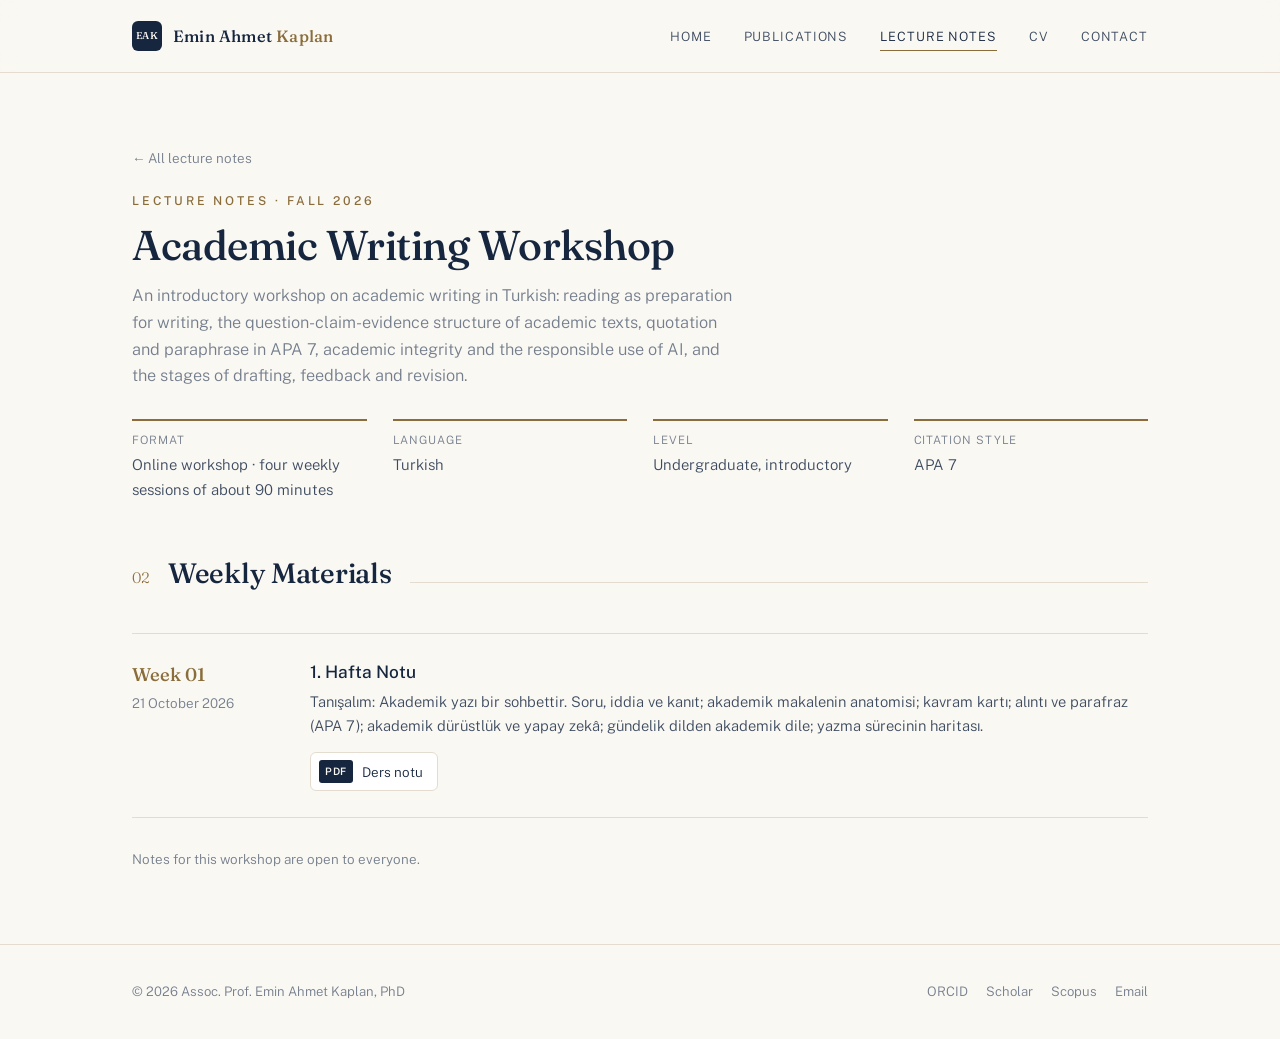
==== academic-writing.html @ 8c1d6a99 "Add Academic Writing Workshop with Week 1 notes (no password) Co-Authored-By: Claude Opus 5.5 <norep" ====
<!DOCTYPE html>
<html lang="en">
<head>
<meta charset="UTF-8">
<meta name="viewport" content="width=device-width, initial-scale=1.0">
<title>Academic Writing Workshop · Lecture Notes · Emin Ahmet Kaplan</title>
<meta name="description" content="Weekly study notes for the Academic Writing Workshop (in Turkish), Fall 2026.">
<meta property="og:title" content="Academic Writing Workshop · Lecture Notes · Emin Ahmet Kaplan">
<meta property="og:description" content="Weekly study notes for the Academic Writing Workshop (in Turkish), Fall 2026.">
<meta property="og:type" content="website">
<meta property="og:url" content="https://www.eminahmetkaplan.com/academic-writing.html">
<link rel="icon" href="assets/favicon.svg" type="image/svg+xml">
<link rel="preconnect" href="https://fonts.googleapis.com">
<link rel="preconnect" href="https://fonts.gstatic.com" crossorigin>
<link href="https://fonts.googleapis.com/css2?family=Fraunces:ital,opsz,wght@0,9..144,400;0,9..144,500;0,9..144,600;1,9..144,400;1,9..144,500&family=Public+Sans:wght@300;400;500;600&display=swap" rel="stylesheet">
<link rel="stylesheet" href="assets/style.css?v=20261016a">
<script data-goatcounter="https://eak.goatcounter.com/count"
        async src="//gc.zgo.at/count.js"></script>
</head>
<body>
<header>
  <div class="wrap nav">
    <a class="brand" href="index.html"><span class="mono">EAK</span><b>Emin Ahmet <span>Kaplan</span></b></a>
    <nav>
      <ul id="menu">
        <li><a href="index.html">Home</a></li>
        <li><a href="publications.html">Publications</a></li>
        <li><a href="lecture-notes.html" class="active">Lecture Notes</a></li>
        <li><a href="cv.html">CV</a></li>
        <li><a href="index.html#contact">Contact</a></li>
      </ul>
    </nav>
    <button class="menu-btn" aria-label="Menu" onclick="document.getElementById('menu').classList.toggle('open')">&#8801;</button>
  </div>
</header>

<section class="page-intro">
  <div class="wrap">
    <a class="back-link" href="lecture-notes.html">&larr; All lecture notes</a>
    <div class="eyebrow">Lecture Notes &middot; Fall 2026</div>
    <h1>Academic Writing Workshop</h1>
    <p id="summary"></p>
    <dl class="course-facts" id="facts"></dl>
  </div>
</section>

<section id="documents-section" style="padding-top:40px;padding-bottom:0" hidden>
  <div class="wrap">
    <div class="sec-head"><span class="sec-num">01</span><h2 class="sec-title">Course Documents</h2><span class="sec-rule"></span></div>
    <div class="week-files" id="documents"></div>
  </div>
</section>

<section style="padding-top:40px">
  <div class="wrap">
    <div class="sec-head"><span class="sec-num">02</span><h2 class="sec-title">Weekly Materials</h2><span class="sec-rule"></span></div>
    <div id="weeks"><p class="week-empty">Loading&hellip;</p></div>
    <p class="notes-hint">Notes for this workshop are open to everyone.</p>
  </div>
</section>

<footer>
  <div class="wrap foot">
    <span>&copy; 2026 Assoc. Prof. Emin Ahmet Kaplan, PhD</span>
    <span class="foot-links">
      <a href="https://orcid.org/0000-0002-4808-8529" target="_blank" rel="noopener">ORCID</a>
      <a href="https://scholar.google.com/citations?user=6zco0csAAAAJ&hl=en" target="_blank" rel="noopener">Scholar</a>
      <a href="https://www.scopus.com/authid/detail.uri?authorId=57471753100" target="_blank" rel="noopener">Scopus</a>
      <a href="mailto:eminahmet@kmu.edu.tr">Email</a>
    </span>
  </div>
</footer>

<script src="assets/lecture-notes-data.js?v=20261021a"></script>
<script src="assets/lecture-notes.js?v=20261021a"></script>
<script>
(function(){
  var c = LECTURE_NOTES["academic-writing"];
  document.getElementById('summary').textContent = c.summary;
  document.getElementById('facts').innerHTML = c.facts.map(function(f){
    return '<div><dt>' + f[0] + '</dt><dd>' + f[1] + '</dd></div>'; }).join('');
  LectureNotes.renderCourse("academic-writing");
})();
</script>
</body>
</html>
---- assets/style.css ----
/* ===========================================================
   Emin Ahmet Kaplan — academic site
   Design system: deep navy ink · warm paper · restrained ochre
   Fraunces (display serif) + Public Sans (body)
   =========================================================== */
:root{
  --ink:#16263f;
  --ink-soft:#3d4b60;
  --muted:#737d8c;
  --paper:#faf8f3;
  --paper-2:#f3efe6;
  --line:#e4ddcf;
  --accent:#8a6d3b;
  --accent-deep:#6e5429;
  --white:#ffffff;
  --maxw:1080px;
}
*{box-sizing:border-box;margin:0;padding:0}
html{scroll-behavior:smooth;scroll-padding-top:84px}
body{
  font-family:'Public Sans',-apple-system,BlinkMacSystemFont,sans-serif;
  color:var(--ink);background:var(--paper);line-height:1.65;font-weight:300;
  -webkit-font-smoothing:antialiased;text-rendering:optimizeLegibility;
}
a{color:inherit;text-decoration:none}
img{max-width:100%;display:block}
.wrap{max-width:var(--maxw);margin:0 auto;padding:0 32px}

/* ---------- header / nav ---------- */
header{position:sticky;top:0;z-index:60;background:rgba(250,248,243,.88);
  backdrop-filter:blur(12px);border-bottom:1px solid var(--line)}
.nav{display:flex;align-items:center;justify-content:space-between;height:72px}
.brand{display:flex;align-items:center;gap:11px;font-family:'Fraunces',serif;font-weight:500;font-size:1.02rem;letter-spacing:.2px}
.brand .mono{width:30px;height:30px;border-radius:6px;background:var(--ink);color:var(--paper);
  display:flex;align-items:center;justify-content:center;font-size:.62rem;letter-spacing:.5px}
.brand b{font-weight:500}.brand span{color:var(--accent)}
nav ul{display:flex;gap:32px;list-style:none}
nav a{font-size:.8rem;letter-spacing:.07em;text-transform:uppercase;color:var(--ink-soft);position:relative;transition:color .2s}
nav a::after{content:"";position:absolute;left:0;bottom:-7px;width:0;height:1px;background:var(--accent);transition:width .25s}
nav a:hover,nav a.active{color:var(--ink)}nav a:hover::after,nav a.active::after{width:100%}
.menu-btn{display:none;background:none;border:none;font-size:1.5rem;color:var(--ink);cursor:pointer;line-height:1}

/* ---------- hero ---------- */
.hero{padding:92px 0 70px;border-bottom:1px solid var(--line)}
.hero-grid{display:grid;grid-template-columns:230px 1fr;gap:60px;align-items:center}
.portrait{width:230px;height:230px;border-radius:50%;overflow:hidden;position:relative;
  box-shadow:0 22px 48px -20px rgba(22,38,63,.55)}
.portrait img{width:100%;height:100%;object-fit:cover}
.portrait::after{content:"";position:absolute;inset:-10px;border:1px solid var(--accent);border-radius:50%;opacity:.45}
.eyebrow{font-size:.76rem;letter-spacing:.24em;text-transform:uppercase;color:var(--accent);margin-bottom:15px;font-weight:500}
h1{font-family:'Fraunces',serif;font-weight:500;font-size:3.05rem;line-height:1.07;letter-spacing:-.012em;margin-bottom:8px}
.roles{font-family:'Fraunces',serif;font-style:italic;font-size:1.16rem;color:var(--ink-soft);margin-bottom:22px}
.affil{font-size:.97rem;color:var(--muted);max-width:48ch}
.affil strong{color:var(--ink-soft);font-weight:500}

/* profile chips */
.links{display:flex;flex-wrap:wrap;gap:10px;margin-top:28px}
.chip{display:inline-flex;align-items:center;gap:8px;border:1px solid var(--line);background:var(--white);
  padding:8px 16px;border-radius:40px;font-size:.8rem;letter-spacing:.02em;color:var(--ink-soft);transition:all .2s}
.chip:hover{border-color:var(--accent);color:var(--ink);transform:translateY(-2px);box-shadow:0 8px 18px -12px rgba(22,38,63,.4)}
.chip svg{width:15px;height:15px;flex:none}

/* ---------- sections ---------- */
section{padding:74px 0}
.sec-head{display:flex;align-items:baseline;gap:18px;margin-bottom:36px}
.sec-num{font-family:'Fraunces',serif;color:var(--accent);font-size:.95rem}
.sec-title{font-family:'Fraunces',serif;font-weight:500;font-size:1.75rem;letter-spacing:-.01em}
.sec-rule{flex:1;height:1px;background:var(--line)}
.alt{background:var(--paper-2)}

.lead{font-size:1.17rem;line-height:1.82;color:var(--ink-soft);max-width:70ch;font-weight:300}
.lead+.lead{margin-top:18px}

/* interests */
.interests{display:flex;flex-wrap:wrap;gap:11px}
.tag{background:var(--white);border:1px solid var(--line);padding:8px 17px;border-radius:5px;font-size:.87rem;color:var(--ink-soft)}
.alt .tag{background:var(--paper)}

/* stats */
.stats{display:grid;grid-template-columns:repeat(4,1fr);gap:24px;margin-top:8px}
.stat{border-top:2px solid var(--accent);padding-top:16px}
.stat b{font-family:'Fraunces',serif;font-weight:500;font-size:2.1rem;display:block;line-height:1}
.stat span{font-size:.82rem;color:var(--muted);letter-spacing:.03em;display:block;margin-top:8px}

/* publications */
.pub{display:grid;grid-template-columns:62px 1fr;gap:22px;padding:22px 0;border-top:1px solid var(--line);align-items:start}
.pub:last-of-type{border-bottom:1px solid var(--line)}
.pub-year{font-family:'Fraunces',serif;font-size:1.2rem;color:var(--accent);padding-top:1px}
.pub-title{font-size:1.01rem;color:var(--ink);font-weight:400;margin-bottom:5px;line-height:1.45}
.pub-meta{font-size:.86rem;color:var(--muted)}
.pub-meta em{font-style:italic;color:var(--ink-soft)}
.badges{margin-top:9px;display:flex;flex-wrap:wrap;gap:7px;align-items:center}
.doi,.idx{font-size:.7rem;letter-spacing:.07em;text-transform:uppercase;border-radius:3px;padding:3px 9px}
.doi{color:var(--accent-deep);border:1px solid var(--accent);transition:all .2s}
.doi:hover{background:var(--accent);color:var(--white)}
.idx{color:var(--ink-soft);background:var(--paper-2);border:1px solid var(--line)}
.alt .idx{background:var(--paper)}
.press{color:#7a6a3a;background:#f4eed9;border:1px solid #e4d9b0;font-size:.7rem;letter-spacing:.06em;text-transform:uppercase;border-radius:3px;padding:3px 9px}
.more{margin-top:32px;display:inline-flex;align-items:center;gap:8px;font-size:.92rem;color:var(--ink);border-bottom:1px solid var(--accent);padding-bottom:3px;transition:gap .2s}
.more:hover{gap:13px}

/* publications page groups */
.pubgroup{margin-bottom:14px}
.pubgroup h3{font-family:'Fraunces',serif;font-weight:500;font-size:1.18rem;color:var(--ink);margin:46px 0 6px;
  display:flex;align-items:baseline;gap:12px}
.pubgroup h3 small{font-family:'Public Sans';font-weight:300;font-size:.78rem;letter-spacing:.06em;
  text-transform:uppercase;color:var(--muted)}
.pubgroup:first-child h3{margin-top:0}

/* cv page */
.cv-row{display:grid;grid-template-columns:150px 1fr;gap:28px;padding:20px 0;border-top:1px solid var(--line)}
.cv-row:last-child{border-bottom:1px solid var(--line)}
.cv-when{font-family:'Fraunces',serif;color:var(--accent);font-size:.95rem;padding-top:1px}
.cv-what h4{font-size:1rem;font-weight:500;color:var(--ink);margin-bottom:3px}
.cv-what p{font-size:.9rem;color:var(--muted)}
.cv-what em{font-style:italic;color:var(--ink-soft)}
.btn{display:inline-flex;align-items:center;gap:9px;background:var(--ink);color:var(--paper);
  padding:13px 24px;border-radius:6px;font-size:.86rem;letter-spacing:.03em;transition:all .2s}
.btn:hover{background:#0f1c30;transform:translateY(-2px);box-shadow:0 10px 24px -14px rgba(22,38,63,.6)}
.btn svg{width:16px;height:16px}
.btn-ghost{background:transparent;color:var(--ink);border:1px solid var(--line)}
.btn-ghost:hover{background:var(--white);border-color:var(--accent)}

/* contact */
.contact-grid{display:grid;grid-template-columns:1fr 1fr;gap:44px}
.contact-grid h4{font-family:'Fraunces',serif;font-weight:500;font-size:1.05rem;margin-bottom:9px}
.contact-grid p,.contact-grid a{color:var(--ink-soft);font-size:.95rem}
.contact-grid a{color:var(--accent-deep);border-bottom:1px solid transparent;transition:border .2s}
.contact-grid a:hover{border-color:var(--accent)}

/* footer */
footer{border-top:1px solid var(--line);padding:36px 0;color:var(--muted);font-size:.82rem}
.foot{display:flex;justify-content:space-between;flex-wrap:wrap;gap:12px;align-items:center}
.foot-links{display:flex;gap:18px}
.foot-links a:hover{color:var(--ink)}

/* page intro (sub-pages) */
.page-intro{padding:72px 0 8px}
.page-intro .eyebrow{margin-bottom:12px}
.page-intro h1{font-size:2.6rem}
.page-intro p{color:var(--muted);margin-top:14px;max-width:60ch;font-size:1.02rem}

/* reveal */
.reveal{opacity:0;transform:translateY(18px);animation:rise .85s cubic-bezier(.2,.7,.3,1) forwards}
@keyframes rise{to{opacity:1;transform:none}}
.d1{animation-delay:.05s}.d2{animation-delay:.16s}.d3{animation-delay:.28s}.d4{animation-delay:.4s}
@media(prefers-reduced-motion:reduce){.reveal{animation:none;opacity:1;transform:none}}

/* responsive */
@media(max-width:780px){
  .wrap{padding:0 22px}
  nav ul{display:none}
  nav ul.open{display:flex;flex-direction:column;position:absolute;top:72px;right:22px;background:var(--paper);
    padding:20px 24px;border:1px solid var(--line);border-radius:10px;gap:18px;box-shadow:0 16px 40px -20px rgba(22,38,63,.4)}
  .menu-btn{display:block}
  .hero{padding:56px 0 46px}
  .hero-grid{grid-template-columns:1fr;gap:30px;text-align:center;justify-items:center}
  .affil{margin:0 auto}.links{justify-content:center}
  h1{font-size:2.25rem}.page-intro h1{font-size:2rem}
  .stats{grid-template-columns:1fr 1fr;gap:20px}
  .contact-grid{grid-template-columns:1fr;gap:26px}
  .pub,.cv-row{grid-template-columns:1fr;gap:7px}
  .pub-year,.cv-when{font-size:1rem}
}

/* ---------- lecture notes ---------- */
.course-grid{display:grid;grid-template-columns:1fr 1fr;gap:26px}
.course-card{display:flex;flex-direction:column;background:var(--white);border:1px solid var(--line);
  border-radius:10px;padding:30px 30px 24px;transition:all .25s}
.course-card:hover{border-color:var(--accent);transform:translateY(-3px);box-shadow:0 18px 36px -24px rgba(22,38,63,.5)}
.course-num{font-family:'Fraunces',serif;color:var(--accent);font-size:.95rem}
.course-card h3{font-family:'Fraunces',serif;font-weight:500;font-size:1.5rem;letter-spacing:-.01em;margin:6px 0 4px}
.course-meta{font-size:.78rem;letter-spacing:.06em;text-transform:uppercase;color:var(--muted)}
.course-card p{color:var(--ink-soft);font-size:.95rem;margin:16px 0 22px;flex:1}
.course-foot{display:flex;justify-content:space-between;align-items:center;gap:12px;flex-wrap:wrap;
  border-top:1px solid var(--line);padding-top:16px;font-size:.84rem}
.course-status{color:var(--muted)}
.course-status.live{color:var(--accent-deep);font-weight:500}
.course-go{color:var(--ink);transition:transform .2s}
.course-card:hover .course-go{transform:translateX(4px)}
.notes-hint{margin-top:30px;font-size:.84rem;color:var(--muted)}
@media(max-width:780px){.course-grid{grid-template-columns:1fr}.course-card{padding:24px 22px 20px}}

/* course pages */
.back-link{display:inline-block;font-size:.84rem;color:var(--muted);margin-bottom:22px;transition:color .2s}
.back-link:hover{color:var(--ink)}
.course-facts{display:grid;grid-template-columns:repeat(auto-fit,minmax(150px,1fr));gap:18px 26px;margin-top:30px}
.course-facts div{border-top:2px solid var(--accent);padding-top:10px}
.course-facts dt{font-size:.72rem;letter-spacing:.08em;text-transform:uppercase;color:var(--muted)}
.course-facts dd{font-size:.93rem;color:var(--ink-soft);margin-top:3px}
.week{display:grid;grid-template-columns:150px 1fr;gap:28px;padding:26px 0;border-top:1px solid var(--line)}
.week:last-child{border-bottom:1px solid var(--line)}
.week-when b{display:block;font-family:'Fraunces',serif;font-weight:500;font-size:1.15rem;color:var(--accent)}
.week-when span{font-size:.84rem;color:var(--muted)}
.week-body h3{font-size:1.08rem;font-weight:500;color:var(--ink);margin-bottom:6px;line-height:1.4}
.week-body p{font-size:.92rem;color:var(--ink-soft)}
.week-reading{margin-top:8px;color:var(--muted)!important}
.week-reading span{font-size:.7rem;letter-spacing:.08em;text-transform:uppercase;margin-right:9px;color:var(--accent-deep)}
.week-files{display:flex;flex-wrap:wrap;gap:9px;margin-top:14px}
.file-chip{display:inline-flex;align-items:center;gap:9px;background:var(--white);border:1px solid var(--line);
  border-radius:6px;padding:7px 14px 7px 8px;font-size:.84rem;color:var(--ink);transition:all .2s}
.file-chip:hover{border-color:var(--accent);transform:translateY(-2px);box-shadow:0 8px 18px -12px rgba(22,38,63,.4)}
.file-ext{font-size:.64rem;letter-spacing:.06em;font-weight:600;background:var(--ink);color:var(--paper);border-radius:3px;padding:3px 6px}
.assignment{margin-top:18px;padding:16px 18px;background:#f4ecda;border:1px solid #e2d3b0;border-left:4px solid var(--accent-deep);border-radius:6px}
.assignment-head{display:flex;flex-wrap:wrap;align-items:center;gap:10px 14px;margin-bottom:6px}
.assignment-tag{font-size:.7rem;letter-spacing:.08em;text-transform:uppercase;font-weight:600;background:var(--accent-deep);color:var(--paper);border-radius:3px;padding:4px 8px}
.assignment-due{font-size:.88rem;font-weight:600;color:var(--ink)}
.week-body p.assignment-title{font-size:.98rem;color:var(--ink);font-weight:500}
.week-body p.assignment-note{font-size:.84rem;color:var(--muted);margin-top:2px}
.assignment .week-files{margin-top:12px}
.assignment-banner{display:flex;flex-wrap:wrap;align-items:center;gap:8px 12px;margin:0 0 22px;padding:14px 18px;background:#f4ecda;border:1px solid #e2d3b0;border-left:4px solid var(--accent-deep);border-radius:6px;font-size:.92rem;color:var(--ink)}
.assignment-banner a{color:var(--accent-deep);font-weight:600;text-decoration:none;margin-left:auto}
.assignment-banner a:hover{text-decoration:underline}
.week{scroll-margin-top:90px}
.week-empty{color:var(--muted);font-size:.95rem;padding:22px 0;border-top:1px solid var(--line);border-bottom:1px solid var(--line)}
@media(max-width:780px){.week{grid-template-columns:1fr;gap:8px}.week-when b{display:inline;margin-right:10px}}
.protected-note{display:flex;align-items:center;gap:10px;font-size:.88rem;color:var(--accent-deep);
  background:var(--paper-2);border:1px solid var(--line);border-radius:6px;padding:10px 14px;margin-bottom:18px}
.protected-note::before{content:"\1F512";font-size:.9rem}
.resource-grid{display:grid;grid-template-columns:1fr 1fr;gap:20px}
.resource{display:flex;flex-direction:column;gap:6px;background:var(--paper);border:1px solid var(--line);border-radius:8px;padding:20px 22px;transition:all .2s}
.resource:hover{border-color:var(--accent);transform:translateY(-2px)}
.resource-title{font-family:'Fraunces',serif;font-weight:500;font-size:1.08rem;color:var(--ink);line-height:1.35}
.resource-meta{font-size:.85rem;color:var(--muted)}
.resource-url{font-size:.82rem;color:var(--accent-deep)}
@media(max-width:780px){.resource-grid{grid-template-columns:1fr}}
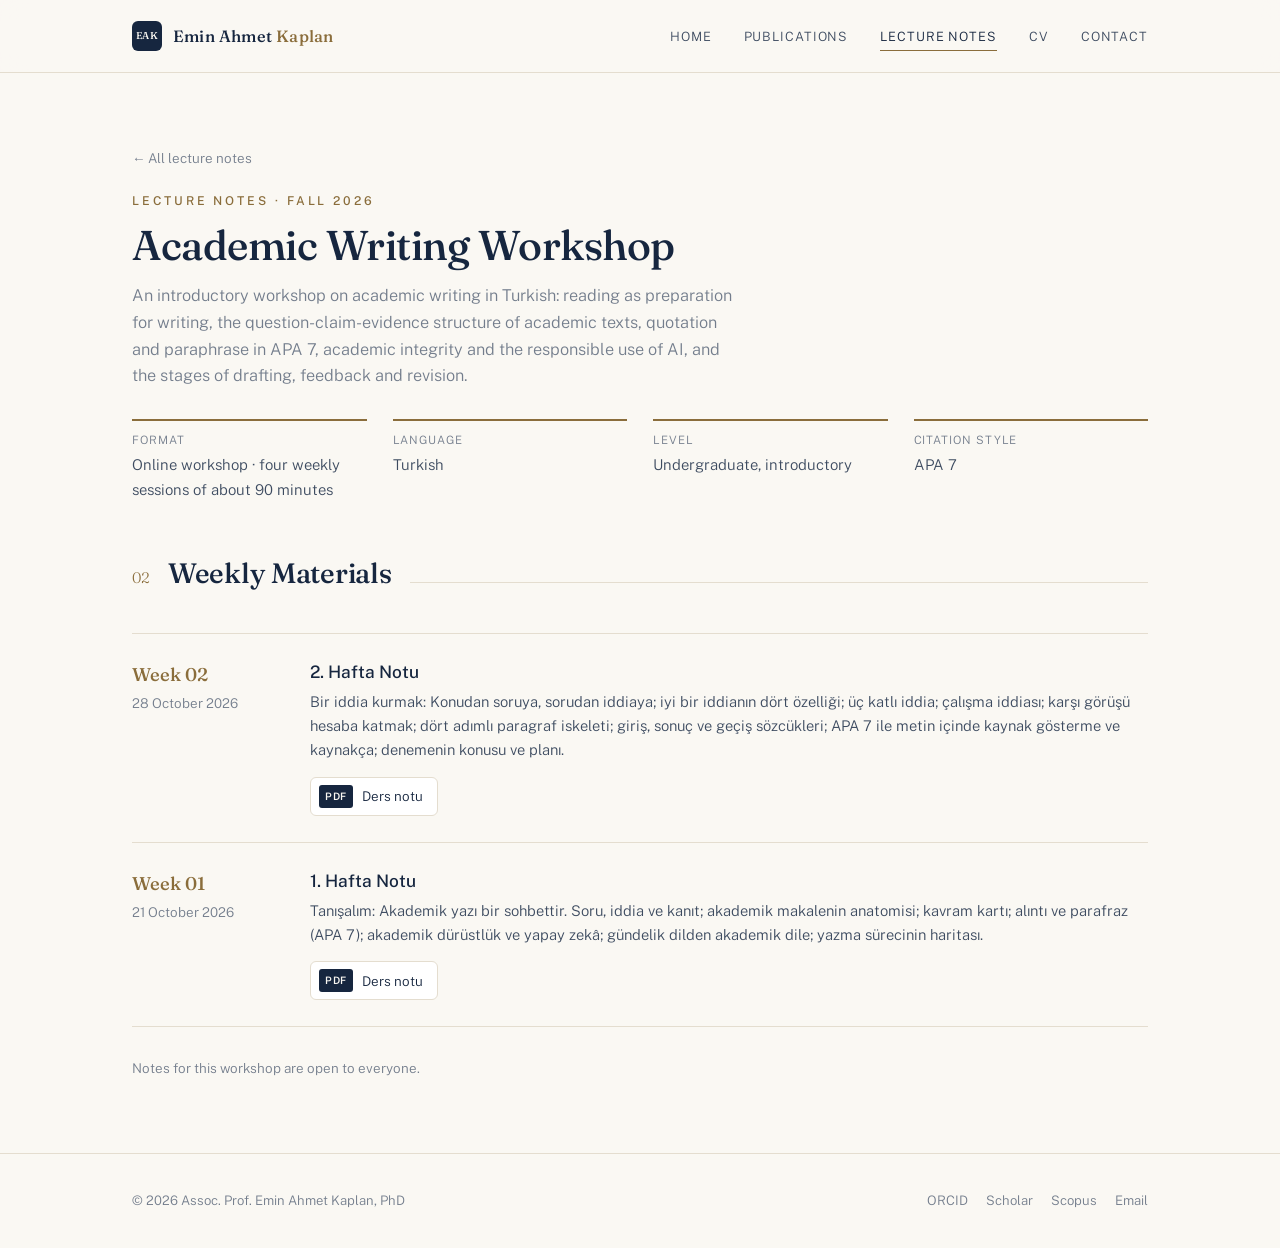
==== commit b53ecd67: "Add Survey Methodology Week 6 notes and update Week 6-7 descriptions Co-Authored-By: Claude Opus 5.5" ====
--- a/academic-writing.html
+++ b/academic-writing.html
@@ -13,7 +13,7 @@
 <link rel="preconnect" href="https://fonts.googleapis.com">
 <link rel="preconnect" href="https://fonts.gstatic.com" crossorigin>
 <link href="https://fonts.googleapis.com/css2?family=Fraunces:ital,opsz,wght@0,9..144,400;0,9..144,500;0,9..144,600;1,9..144,400;1,9..144,500&family=Public+Sans:wght@300;400;500;600&display=swap" rel="stylesheet">
-<link rel="stylesheet" href="assets/style.css?v=20261016a">
+<link rel="stylesheet" href="assets/style.css?v=20261031a">
 <script data-goatcounter="https://eak.goatcounter.com/count"
         async src="//gc.zgo.at/count.js"></script>
 </head>
@@ -71,8 +71,8 @@
   </div>
 </footer>
 
-<script src="assets/lecture-notes-data.js?v=20261021a"></script>
-<script src="assets/lecture-notes.js?v=20261021a"></script>
+<script src="assets/lecture-notes-data.js?v=20261031a"></script>
+<script src="assets/lecture-notes.js?v=20261031a"></script>
 <script>
 (function(){
   var c = LECTURE_NOTES["academic-writing"];
--- a/assets/style.css
+++ b/assets/style.css
@@ -205,6 +205,7 @@
 .assignment-head{display:flex;flex-wrap:wrap;align-items:center;gap:10px 14px;margin-bottom:6px}
 .assignment-tag{font-size:.7rem;letter-spacing:.08em;text-transform:uppercase;font-weight:600;background:var(--accent-deep);color:var(--paper);border-radius:3px;padding:4px 8px}
 .assignment-due{font-size:.88rem;font-weight:600;color:var(--ink)}
+.assignment-closed{font-size:.88rem;font-weight:700;color:#c0392b}
 .week-body p.assignment-title{font-size:.98rem;color:var(--ink);font-weight:500}
 .week-body p.assignment-note{font-size:.84rem;color:var(--muted);margin-top:2px}
 .assignment .week-files{margin-top:12px}
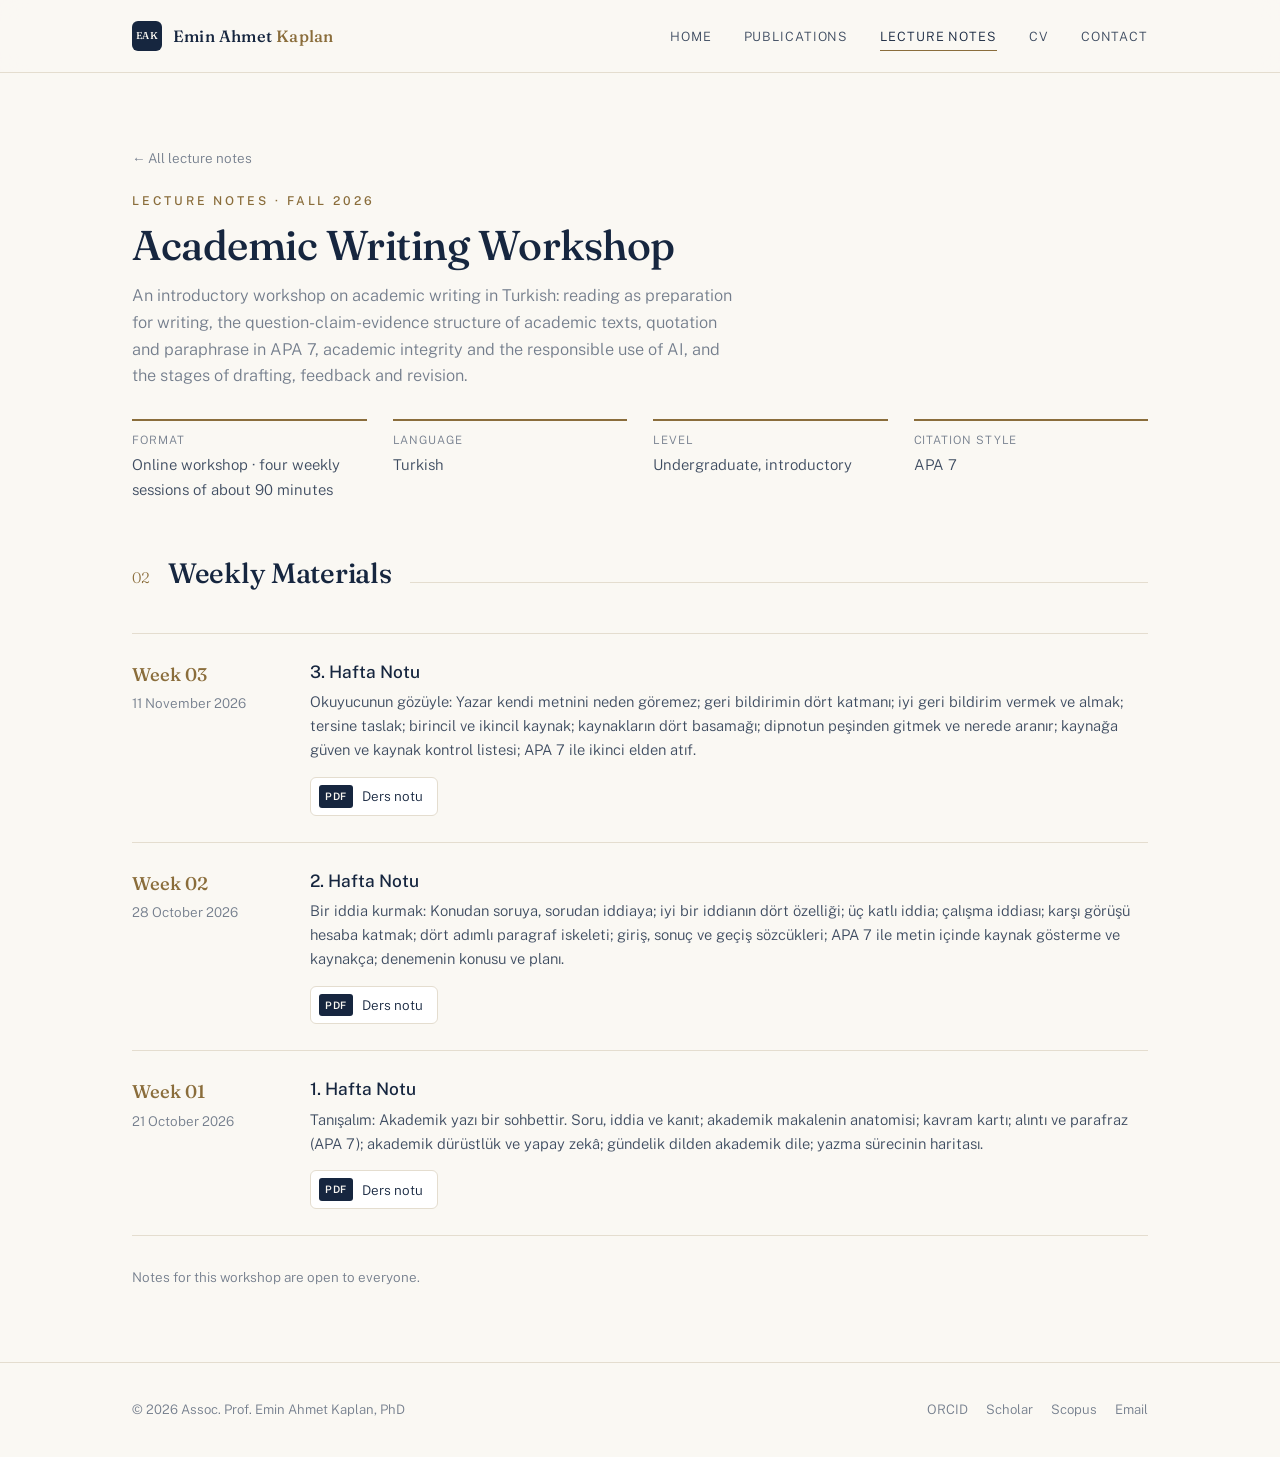
==== commit d5bd044b: "Add Academic Writing Week 3 notes Co-Authored-By: Claude Opus 5.5 <noreply@anthropic.com> Claude-Ses" ====
--- a/academic-writing.html
+++ b/academic-writing.html
@@ -71,7 +71,7 @@
   </div>
 </footer>
 
-<script src="assets/lecture-notes-data.js?v=20261031a"></script>
+<script src="assets/lecture-notes-data.js?v=20261111a"></script>
 <script src="assets/lecture-notes.js?v=20261031a"></script>
 <script>
 (function(){
